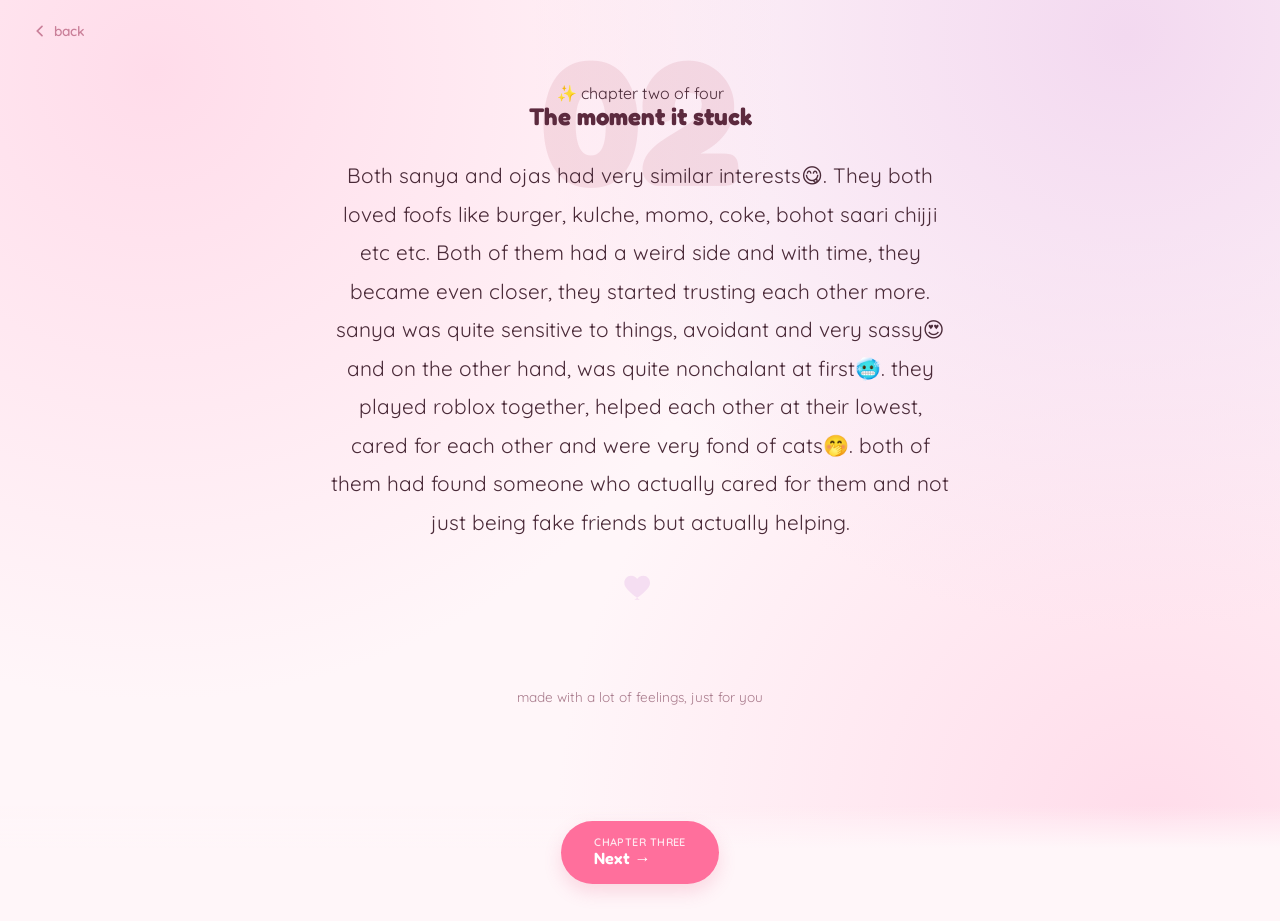
==== how-we-met-2.html @ c84720b9 "Add files via upload" ====
<!DOCTYPE html>
<html lang="en">
<head>
<meta charset="UTF-8">
<meta name="viewport" content="width=device-width, initial-scale=1.0">
<title>How We Met — Chapter Two</title>
<link rel="stylesheet" href="style.css">
<style>
  .chapter-stage{
    min-height: 62vh;
    display:flex; flex-direction:column; align-items:center; justify-content:center;
    text-align:center; position:relative; padding: 2rem 1rem;
  }
  .chapter-num{
    position:absolute; top: -1.2rem; left:50%; transform: translateX(-50%);
    font-family: var(--font-display); font-weight:700;
    font-size: clamp(6.5rem, 24vw, 11rem); line-height:1;
    color: rgba(216,139,160,.22);
    z-index:0; pointer-events:none; user-select:none;
  }
  .chapter-content{ position:relative; z-index:1; max-width: 620px; }
  .chapter-quote{
    font-size: clamp(1.1rem, 2.6vw, 1.3rem); line-height: 1.85;
    color: var(--ink); margin: 1.6rem auto 0; max-width: 58ch;
  }
  .chapter-deco{ margin-top: 1.8rem; opacity:.8; }
</style>
</head>
<body data-page="how-we-met-2">

<div class="spark-field" aria-hidden="true"></div>

<a class="back-link" href="how-we-met-1.html">
  <svg viewBox="0 0 24 24" fill="none" stroke="currentColor" stroke-width="2.5" stroke-linecap="round"><path d="M15 5l-7 7 7 7"/></svg>
  back
</a>

<main>
  <section class="chapter-stage">
    <span class="chapter-num" aria-hidden="true">02</span>
    <div class="chapter-content">
      <span class="eyebrow">✨ chapter two of four</span>
      <h1>The moment it stuck</h1>
      <p class="chapter-quote">Both sanya and ojas had very similar interests😋.
They both loved foofs like burger, kulche, momo, coke, bohot saari chijji etc etc.
Both of them had a weird side and with time, they became even closer, they started trusting each other more.
sanya was quite sensitive to things, avoidant and very sassy😍 and on the other hand, was quite nonchalant at first🥶.
they played roblox together, helped each other at their lowest, cared for each other and were very fond of cats🤭.
both of them had found someone who actually cared for them and not just being fake friends but actually helping.</p>
      <div class="chapter-deco">
        <svg width="34" height="34" viewBox="0 0 24 24" fill="#F3D9F0"><path d="M12 21s-7.5-4.6-10.2-9C-0.4 8.6 1.6 4 5.7 4c2.1 0 3.6 1.1 4.3 2.4C10.7 5.1 12.2 4 14.3 4c4.1 0 6.1 4.6 3.9 8-2.7 4.4-10.2 9-10.2 9z"/></svg>
      </div>
    </div>
  </section>
</main>

<div class="next-wrap">
  <a class="btn next-btn" href="how-we-met-3.html">
    <span class="next-btn-inner">
      <span class="sub">Chapter three</span>
      <span>Next →</span>
    </span>
  </a>
</div>

<footer>made with a lot of feelings, just for you</footer>

<script src="script.js"></script>
</body>
</html>
---- style.css ----
/* ============================================================
   For You — a soft pink, page-by-page little surprise
   ============================================================ */

@import url('https://fonts.googleapis.com/css2?family=Fredoka:wght@400;500;600;700&family=Quicksand:wght@400;500;600;700&display=swap');

:root{
  --cream: #FFF6F9;
  --paper: #FFFFFF;
  --blush: #FFDCEA;
  --blush-deep: #FF9EC4;
  --rose: #FF6F9C;
  --rose-deep: #E14C7C;
  --lilac: #F3D9F0;
  --plum: #5C2A3E;
  --ink: #4A2A38;
  --gold: #D98BA0;
  --gold-deep: #B85F7D;
  --shadow: rgba(225, 76, 124, 0.18);
  --shadow-soft: rgba(225, 76, 124, 0.1);

  --font-display: 'Fredoka', ui-rounded, 'Segoe UI', sans-serif;
  --font-body: 'Quicksand', ui-sans-serif, system-ui, sans-serif;

  --radius-lg: 28px;
  --radius-md: 18px;
  --radius-sm: 12px;
}

*, *::before, *::after{ box-sizing: border-box; }

html{ scroll-behavior: smooth; }

body{
  margin: 0;
  min-height: 100vh;
  font-family: var(--font-body);
  color: var(--ink);
  background:
    radial-gradient(circle at 12% 8%, var(--blush) 0%, transparent 45%),
    radial-gradient(circle at 88% 4%, var(--lilac) 0%, transparent 42%),
    radial-gradient(circle at 90% 92%, var(--blush) 0%, transparent 42%),
    var(--cream);
  background-attachment: fixed;
  position: relative;
  overflow-x: hidden;
  padding-bottom: 120px; /* room for floating next-button */
}

h1, h2, h3, .display{
  font-family: var(--font-display);
  color: var(--plum);
  margin: 0 0 .4em;
  line-height: 1.15;
}

p{ line-height: 1.7; }
a{ color: inherit; }
button{ font-family: inherit; }
::selection{ background: var(--blush-deep); color: #fff; }

:focus-visible{
  outline: 3px solid var(--gold-deep);
  outline-offset: 3px;
  border-radius: 6px;
}

/* ---------- Soft background sparkle field ---------- */
.spark-field{
  position: fixed;
  inset: 0;
  z-index: -1;
  pointer-events: none;
  opacity: .5;
}
.spark-field svg{ position: absolute; opacity: .6; }

/* ---------- Minimal back link (top-left, unobtrusive) ---------- */
.back-link{
  display: inline-flex;
  align-items: center;
  gap: .35rem;
  position: absolute;
  top: 1.4rem;
  left: clamp(1rem, 4vw, 2rem);
  text-decoration: none;
  font-weight: 600;
  font-size: .85rem;
  color: var(--gold-deep);
  opacity: .75;
  transition: opacity .2s ease, transform .2s ease;
}
.back-link:hover{ opacity: 1; transform: translateX(-2px); }
.back-link svg{ width: 16px; height: 16px; }

/* ---------- Layout shell ---------- */
main{
  max-width: 760px;
  margin: 0 auto;
  padding: 3.2rem clamp(1.1rem, 5vw, 2rem) 2rem;
  position: relative;
}

.hero{
  text-align: center;
  padding: clamp(1.5rem, 6vw, 3rem) 1rem 1rem;
}
.hero .eyebrow{
  display: inline-flex;
  align-items: center;
  gap: .4rem;
  font-weight: 700;
  letter-spacing: .04em;
  text-transform: uppercase;
  font-size: .72rem;
  color: var(--gold-deep);
  background: rgba(216,139,160,.14);
  padding: .35rem .9rem;
  border-radius: 999px;
  margin-bottom: 1rem;
}
.hero h1{
  font-size: clamp(2.1rem, 6vw, 3.4rem);
}
.hero p.lede{
  max-width: 46ch;
  margin: .8rem auto 0;
  font-size: 1.08rem;
  color: var(--ink);
}

/* ---------- Cards / sections ---------- */
.card{
  background: var(--paper);
  border-radius: var(--radius-lg);
  box-shadow: 0 10px 30px var(--shadow-soft), 0 2px 6px var(--shadow-soft);
  border: 1px solid rgba(255,255,255,.8);
  padding: clamp(1.3rem, 4vw, 2.2rem);
}

/* ---------- Buttons ---------- */
.btn{
  display: inline-flex;
  align-items: center;
  gap: .5rem;
  font-family: var(--font-display);
  font-weight: 600;
  font-size: .98rem;
  padding: .8rem 1.6rem;
  border-radius: 999px;
  border: none;
  cursor: pointer;
  background: var(--rose);
  color: #fff;
  box-shadow: 0 8px 18px var(--shadow);
  transition: transform .2s ease, box-shadow .2s ease, background .2s ease;
  text-decoration: none;
}
.btn:hover{ transform: translateY(-2px); box-shadow: 0 12px 24px var(--shadow); background: var(--rose-deep); }
.btn:active{ transform: translateY(0); }
.btn.secondary{
  background: var(--paper);
  color: var(--rose-deep);
  border: 2px solid var(--blush-deep);
  box-shadow: none;
}

/* ---------- Floating "Next" progression button ---------- */
.next-wrap{
  position: fixed;
  left: 0; right: 0; bottom: 0;
  z-index: 40;
  display: flex;
  justify-content: center;
  padding: 1rem clamp(.5rem, 4vw, 1.5rem) calc(1rem + env(safe-area-inset-bottom));
  background: linear-gradient(to top, var(--cream) 55%, transparent);
  pointer-events: none;
}
.next-wrap .btn{ pointer-events: auto; }
.next-btn{
  padding: .95rem 2.1rem;
  font-size: 1.02rem;
}
.next-btn .sub{
  display: block;
  font-family: var(--font-body);
  font-weight: 600;
  font-size: .68rem;
  opacity: .85;
  text-transform: uppercase;
  letter-spacing: .04em;
}
.next-btn-inner{ display:flex; flex-direction:column; align-items:flex-start; line-height:1.2; }

/* ---------- Section divider (heart trail) ---------- */
.heart-divider{
  display: flex;
  justify-content: center;
  gap: .9rem;
  margin: 2.2rem 0;
  opacity: .55;
}
.heart-divider svg{ width: 15px; height: 15px; }
.heart-divider svg:nth-child(2){ transform: translateY(5px); }
.heart-divider svg:nth-child(4){ transform: translateY(5px); }

/* ---------- Speech-style callout ---------- */
.speech{
  position: relative;
  background: var(--paper);
  border: 1px solid var(--blush-deep);
  border-radius: 18px;
  padding: .6rem 1.1rem;
  font-weight: 600;
  font-size: .9rem;
  color: var(--plum);
  max-width: 320px;
  margin: .4rem auto 0;
  text-align: center;
  box-shadow: 0 6px 16px var(--shadow-soft);
}

/* ---------- Footer ---------- */
footer{
  text-align: center;
  padding: 1rem 1rem 6rem;
  font-size: .85rem;
  color: #a97b8c;
}

@media (prefers-reduced-motion: reduce){
  *, *::before, *::after{
    animation-duration: 0.001ms !important;
    animation-iteration-count: 1 !important;
    transition-duration: 0.001ms !important;
    scroll-behavior: auto !important;
  }
}
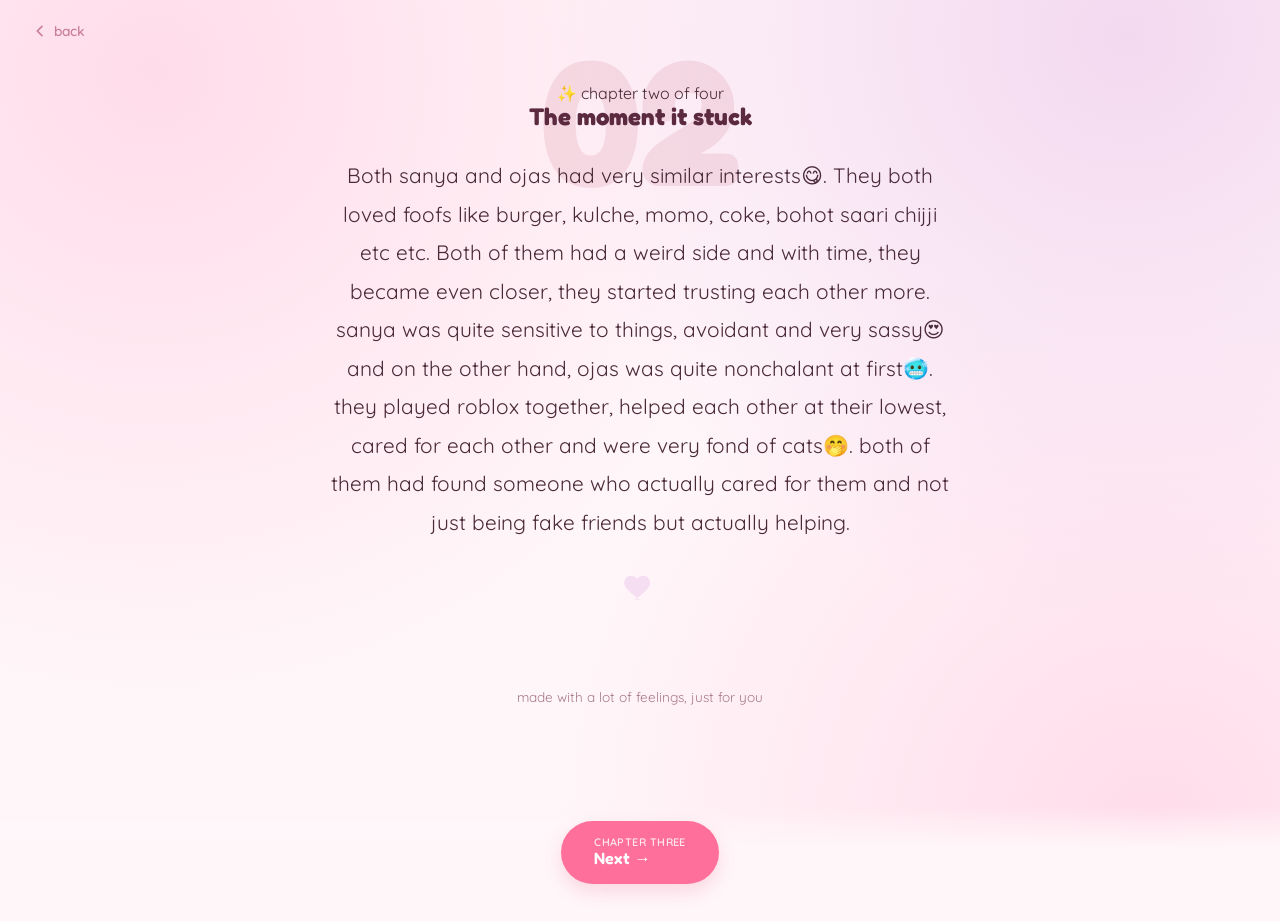
==== commit 773f970d: "how-we-met-2.html" ====
--- a/how-we-met-2.html
+++ b/how-we-met-2.html
@@ -44,7 +44,7 @@
       <p class="chapter-quote">Both sanya and ojas had very similar interests😋.
 They both loved foofs like burger, kulche, momo, coke, bohot saari chijji etc etc.
 Both of them had a weird side and with time, they became even closer, they started trusting each other more.
-sanya was quite sensitive to things, avoidant and very sassy😍 and on the other hand, was quite nonchalant at first🥶.
+sanya was quite sensitive to things, avoidant and very sassy😍 and on the other hand, ojas was quite nonchalant at first🥶.
 they played roblox together, helped each other at their lowest, cared for each other and were very fond of cats🤭.
 both of them had found someone who actually cared for them and not just being fake friends but actually helping.</p>
       <div class="chapter-deco">
